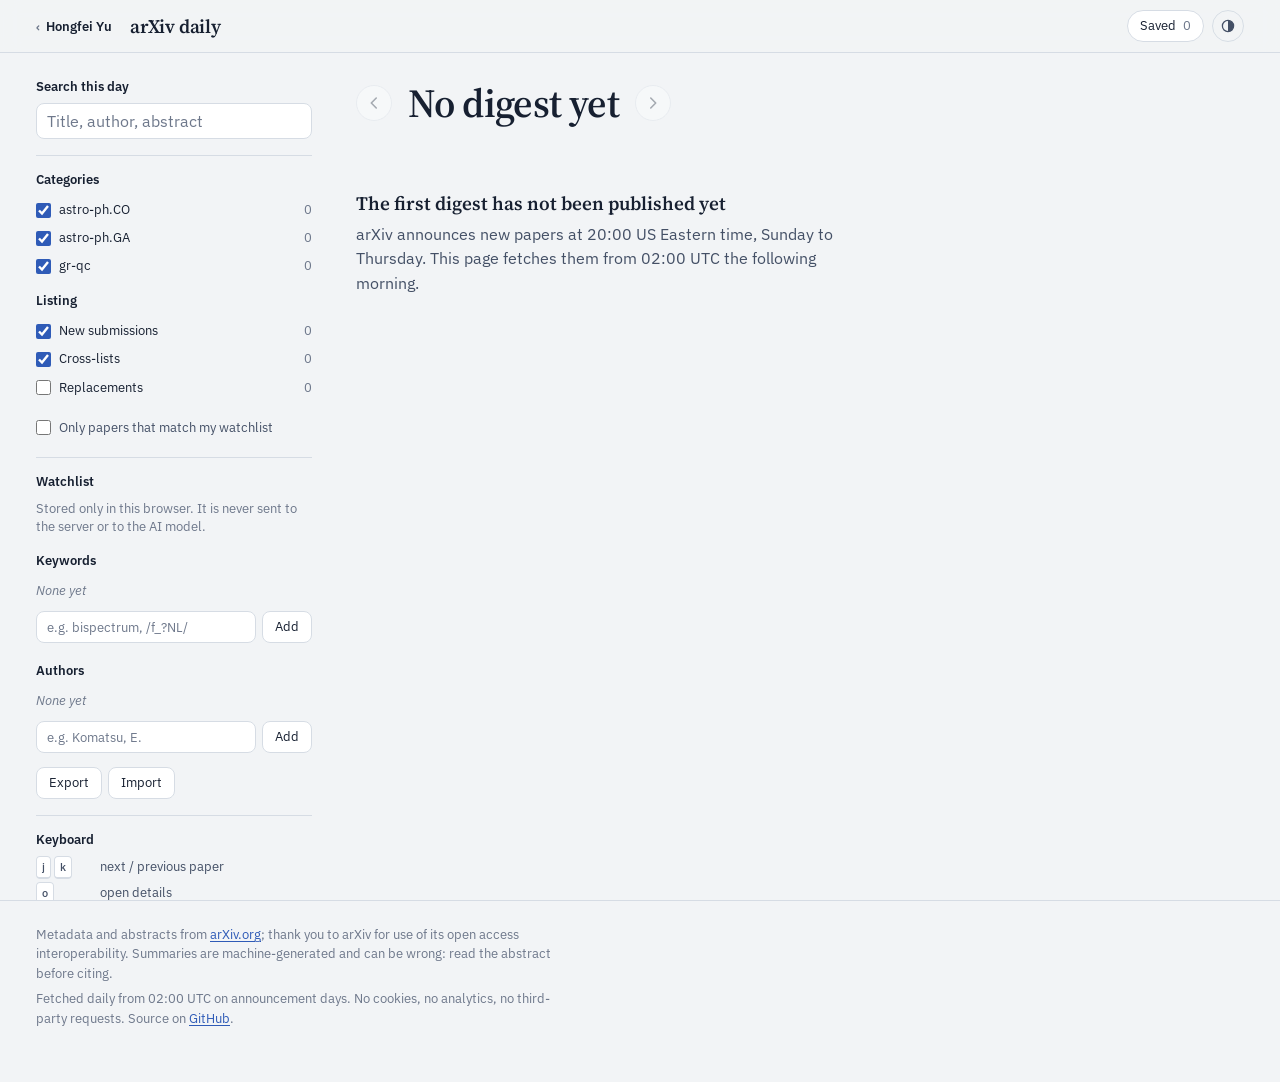
==== index.html @ 578110a3 "arXiv daily: fetch pipeline, AI summaries, private watchlist reader Co-Authored-By: Claude Opus 5.5 " ====
<!doctype html>
<html lang="en">
<head>
  <meta charset="utf-8">
  <meta name="viewport" content="width=device-width, initial-scale=1">
  <title>arXiv Daily Digest</title>
  <meta name="description" content="Daily astro-ph.CO, astro-ph.GA and gr-qc announcements with AI summaries and a private watchlist. Maintained by Hongfei Yu.">
  <!-- Privacy: everything is served from this site. No analytics, no third-party fonts or scripts,
       and outbound links to arXiv carry no referrer. -->
  <meta http-equiv="Content-Security-Policy" content="default-src 'self'; script-src 'self'; style-src 'self' 'unsafe-inline'; font-src 'self'; img-src 'self' data:; connect-src 'self'; base-uri 'none'; form-action 'none'; object-src 'none'">
  <meta name="referrer" content="no-referrer">
  <link rel="icon" href="assets/icon.svg" type="image/svg+xml">
  <link rel="stylesheet" href="assets/fonts.css">
  <link rel="stylesheet" href="assets/vendor/katex/katex.min.css">
  <link rel="stylesheet" href="assets/app.css">
  <script src="assets/theme.js"></script>
</head>
<body>
  <a class="skip" href="#papers">Skip to papers</a>

  <header class="bar">
    <div class="bar-inner">
      <a class="home" href="/">Hongfei Yu</a>
      <span class="brand">arXiv daily</span>
      <div class="bar-actions">
        <button class="bar-btn" type="button" id="saved-btn" aria-pressed="false">Saved <span id="saved-count">0</span></button>
        <button class="theme" type="button" id="theme-toggle" aria-label="Switch colour theme">
          <svg viewBox="0 0 20 20" aria-hidden="true"><circle cx="10" cy="10" r="7" fill="none" stroke="currentColor" stroke-width="1.6"/><path d="M10 3a7 7 0 0 1 0 14z" fill="currentColor"/></svg>
        </button>
      </div>
    </div>
  </header>

  <div class="layout">
    <aside class="side" id="side" aria-label="Filters and watchlist">
      <button class="side-toggle" type="button" id="side-toggle" aria-expanded="false" aria-controls="side-body">Filters and watchlist</button>
      <div class="side-body" id="side-body">
        <section class="panel">
          <label class="field">
            <span class="field-label">Search this day</span>
            <input type="search" id="search" placeholder="Title, author, abstract" autocomplete="off">
          </label>
        </section>

        <section class="panel">
          <h2 class="panel-h">Categories</h2>
          <div class="checks" id="cat-filters"></div>
          <h2 class="panel-h">Listing</h2>
          <div class="checks" id="kind-filters"></div>
          <label class="check only">
            <input type="checkbox" id="only-matches"><span>Only papers that match my watchlist</span>
          </label>
        </section>

        <section class="panel watch">
          <h2 class="panel-h">Watchlist</h2>
          <p class="hint">Stored only in this browser. It is never sent to the server or to the AI model.</p>
          <div class="watch-group">
            <span class="field-label">Keywords</span>
            <ul class="chips" id="kw-list"></ul>
            <form class="add" id="kw-form" autocomplete="off">
              <input id="kw-input" placeholder="e.g. bispectrum, /f_?NL/" aria-label="Add a keyword">
              <button type="submit">Add</button>
            </form>
          </div>
          <div class="watch-group">
            <span class="field-label">Authors</span>
            <ul class="chips" id="au-list"></ul>
            <form class="add" id="au-form" autocomplete="off">
              <input id="au-input" placeholder="e.g. Komatsu, E." aria-label="Add an author">
              <button type="submit">Add</button>
            </form>
          </div>
          <div class="watch-io">
            <button type="button" id="export-btn">Export</button>
            <button type="button" id="import-btn">Import</button>
            <input type="file" id="import-file" accept="application/json" hidden>
          </div>
        </section>

        <section class="panel keys">
          <h2 class="panel-h">Keyboard</h2>
          <dl>
            <div><dt><kbd>j</kbd> <kbd>k</kbd></dt><dd>next / previous paper</dd></div>
            <div><dt><kbd>o</kbd></dt><dd>open details</dd></div>
            <div><dt><kbd>s</kbd></dt><dd>save</dd></div>
            <div><dt><kbd>[</kbd> <kbd>]</kbd></dt><dd>previous / next day</dd></div>
            <div><dt><kbd>/</kbd></dt><dd>search</dd></div>
          </dl>
        </section>
      </div>
    </aside>

    <main class="main" id="papers" tabindex="-1">
      <header class="day-head" id="day-head">
        <div class="day-nav">
          <button class="nav-btn" type="button" id="prev-day" aria-label="Previous day">
            <svg viewBox="0 0 20 20" aria-hidden="true"><path d="M12.5 4.5 7 10l5.5 5.5" fill="none" stroke="currentColor" stroke-width="1.8" stroke-linecap="round" stroke-linejoin="round"/></svg>
          </button>
          <h1 id="day-title">Loading</h1>
          <button class="nav-btn" type="button" id="next-day" aria-label="Next day">
            <svg viewBox="0 0 20 20" aria-hidden="true"><path d="M7.5 4.5 13 10l-5.5 5.5" fill="none" stroke="currentColor" stroke-width="1.8" stroke-linecap="round" stroke-linejoin="round"/></svg>
          </button>
          <label class="day-pick">
            <span class="sr">Choose a day</span>
            <select id="day-select"></select>
          </label>
        </div>
        <p class="day-meta" id="day-meta"></p>
      </header>

      <div id="content"><p class="empty">Loading the latest announcement…</p></div>
    </main>
  </div>

  <footer class="foot">
    <p>Metadata and abstracts from <a href="https://arxiv.org/" rel="noreferrer">arXiv.org</a>; thank you to arXiv for use of its open access interoperability. Summaries are machine-generated and can be wrong: read the abstract before citing.</p>
    <p>Fetched daily from 02:00 UTC on announcement days. No cookies, no analytics, no third-party requests. Source on <a href="https://github.com/phiyu/arxiv-daily" rel="noreferrer">GitHub</a>.</p>
  </footer>

  <div class="toast" id="toast" role="status" aria-live="polite"></div>
  <script src="assets/vendor/katex/katex.min.js"></script>
  <script src="assets/app.js"></script>
</body>
</html>
---- assets/fonts.css ----
/* Self-hosted fonts (SIL Open Font License 1.1, see fonts/OFL-*.txt). No third-party requests. */
@font-face {
  font-family: 'Source Serif 4';
  font-style: normal;
  font-display: swap;
  font-weight: 200 900;
  src: url(fonts/source-serif-4-latin-ext-opsz-normal.woff2) format('woff2');
  unicode-range: U+0100-02BA,U+02BD-02C5,U+02C7-02CC,U+02CE-02D7,U+02DD-02FF,U+0304,U+0308,U+0329,U+1D00-1DBF,U+1E00-1E9F,U+1EF2-1EFF,U+2020,U+20A0-20AB,U+20AD-20C0,U+2113,U+2C60-2C7F,U+A720-A7FF;
}
@font-face {
  font-family: 'Source Serif 4';
  font-style: normal;
  font-display: swap;
  font-weight: 200 900;
  src: url(fonts/source-serif-4-latin-opsz-normal.woff2) format('woff2');
  unicode-range: U+0000-00FF,U+0131,U+0152-0153,U+02BB-02BC,U+02C6,U+02DA,U+02DC,U+0304,U+0308,U+0329,U+2000-206F,U+20AC,U+2122,U+2191,U+2193,U+2212,U+2215,U+FEFF,U+FFFD;
}
@font-face {
  font-family: 'Source Serif 4';
  font-style: italic;
  font-display: swap;
  font-weight: 200 900;
  src: url(fonts/source-serif-4-latin-ext-opsz-italic.woff2) format('woff2');
  unicode-range: U+0100-02BA,U+02BD-02C5,U+02C7-02CC,U+02CE-02D7,U+02DD-02FF,U+0304,U+0308,U+0329,U+1D00-1DBF,U+1E00-1E9F,U+1EF2-1EFF,U+2020,U+20A0-20AB,U+20AD-20C0,U+2113,U+2C60-2C7F,U+A720-A7FF;
}
@font-face {
  font-family: 'Source Serif 4';
  font-style: italic;
  font-display: swap;
  font-weight: 200 900;
  src: url(fonts/source-serif-4-latin-opsz-italic.woff2) format('woff2');
  unicode-range: U+0000-00FF,U+0131,U+0152-0153,U+02BB-02BC,U+02C6,U+02DA,U+02DC,U+0304,U+0308,U+0329,U+2000-206F,U+20AC,U+2122,U+2191,U+2193,U+2212,U+2215,U+FEFF,U+FFFD;
}
@font-face {
  font-family: 'IBM Plex Sans';
  font-style: normal;
  font-display: swap;
  font-weight: 400;
  src: url(fonts/ibm-plex-sans-latin-400-normal.woff2) format('woff2');
}
@font-face {
  font-family: 'IBM Plex Sans';
  font-style: normal;
  font-display: swap;
  font-weight: 400;
  src: url(fonts/ibm-plex-sans-latin-ext-400-normal.woff2) format('woff2');
}
@font-face {
  font-family: 'IBM Plex Sans';
  font-style: normal;
  font-display: swap;
  font-weight: 500;
  src: url(fonts/ibm-plex-sans-latin-500-normal.woff2) format('woff2');
}
@font-face {
  font-family: 'IBM Plex Sans';
  font-style: normal;
  font-display: swap;
  font-weight: 500;
  src: url(fonts/ibm-plex-sans-latin-ext-500-normal.woff2) format('woff2');
}
@font-face {
  font-family: 'IBM Plex Sans';
  font-style: normal;
  font-display: swap;
  font-weight: 600;
  src: url(fonts/ibm-plex-sans-latin-600-normal.woff2) format('woff2');
}
@font-face {
  font-family: 'IBM Plex Sans';
  font-style: normal;
  font-display: swap;
  font-weight: 600;
  src: url(fonts/ibm-plex-sans-latin-ext-600-normal.woff2) format('woff2');
}
@font-face {
  font-family: 'IBM Plex Sans';
  font-style: italic;
  font-display: swap;
  font-weight: 400;
  src: url(fonts/ibm-plex-sans-latin-400-italic.woff2) format('woff2');
}
---- assets/app.css ----
/* arXiv daily: shares its tokens with the living-review pages on the same site */
:root {
  color-scheme: light;
  --paper: #F2F4F6; --surface: #FFFFFF; --sunk: #E8ECF0;
  --ink: #172031; --ink-2: #445066; --muted: #6E788B; --rule: #D6DCE4;
  --cool: #2F5BB7; --warm: #B5313F; --focus: #2F5BB7;
  --hit: rgba(47, 91, 183, .14);
  --mark: #FFE9A8; --mark-ink: #3B2F00;
  --shadow: 0 1px 0 rgba(23,32,49,.04), 0 10px 28px -14px rgba(23,32,49,.22);
  --serif: "Source Serif 4", Georgia, "Times New Roman", serif;
  --sans: "IBM Plex Sans", system-ui, -apple-system, "Segoe UI", "PingFang SC", "Microsoft YaHei", sans-serif;
  --s-1: .8125rem; --s0: 1rem; --s1: 1.1875rem; --s2: 1.5rem; --s3: 2rem;
  --gutter: clamp(16px, 3.5vw, 36px);
  --ease: cubic-bezier(.2,.7,.1,1);
}
@media (prefers-color-scheme: dark) {
  :root:not([data-theme="light"]) {
    color-scheme: dark;
    --paper: #0F141C; --surface: #161D28; --sunk: #1C2533;
    --ink: #E6EAF0; --ink-2: #B4BDCC; --muted: #8590A3; --rule: #2A3443;
    --cool: #7FA2EC; --warm: #E57B86; --focus: #7FA2EC;
    --hit: rgba(127, 162, 236, .16); --mark: #5A4A12; --mark-ink: #FFF3C4;
    --shadow: 0 1px 0 rgba(0,0,0,.3), 0 14px 36px -14px rgba(0,0,0,.6);
  }
}
:root[data-theme="dark"] {
  color-scheme: dark;
  --paper: #0F141C; --surface: #161D28; --sunk: #1C2533;
  --ink: #E6EAF0; --ink-2: #B4BDCC; --muted: #8590A3; --rule: #2A3443;
  --cool: #7FA2EC; --warm: #E57B86; --focus: #7FA2EC;
  --hit: rgba(127, 162, 236, .16); --mark: #5A4A12; --mark-ink: #FFF3C4;
  --shadow: 0 1px 0 rgba(0,0,0,.3), 0 14px 36px -14px rgba(0,0,0,.6);
}

*, *::before, *::after { box-sizing: border-box; }
html { scroll-padding-top: 76px; }
body { margin: 0; background: var(--paper); color: var(--ink); font: 400 var(--s0)/1.55 var(--sans); -webkit-font-smoothing: antialiased; }
a { color: var(--cool); text-underline-offset: .18em; text-decoration-thickness: 1px; }
a:hover { text-decoration-thickness: 2px; }
button, input, select { font: inherit; color: inherit; }
:focus-visible { outline: 2px solid var(--focus); outline-offset: 2px; border-radius: 4px; }
.skip { position: absolute; left: -999px; top: 8px; z-index: 100; background: var(--surface); padding: 8px 12px; }
.skip:focus { left: 8px; }
.sr { position: absolute; width: 1px; height: 1px; overflow: hidden; clip: rect(0 0 0 0); white-space: nowrap; }
kbd { font: 500 11px/1 var(--sans); padding: 3px 5px; border: 1px solid var(--rule); border-bottom-width: 2px; border-radius: 4px; background: var(--surface); color: var(--ink-2); }

/* ---------- bar ---------- */
.bar { position: sticky; top: 0; z-index: 30; background: color-mix(in srgb, var(--paper) 90%, transparent); backdrop-filter: blur(10px); border-bottom: 1px solid var(--rule); }
.bar-inner { max-width: 1320px; margin: 0 auto; padding: 10px var(--gutter); display: flex; align-items: center; gap: 18px; }
.home { font: 600 var(--s-1)/1 var(--sans); color: var(--ink); text-decoration: none; }
.home::before { content: "‹"; margin-right: 6px; color: var(--muted); }
.brand { font: 600 var(--s1)/1 var(--serif); letter-spacing: -.01em; }
.bar-actions { margin-left: auto; display: flex; gap: 8px; align-items: center; }
.bar-btn { height: 32px; padding: 0 12px; border-radius: 16px; border: 1px solid var(--rule); background: var(--surface); cursor: pointer; font-size: var(--s-1); }
.bar-btn span { color: var(--muted); margin-left: 4px; }
.bar-btn[aria-pressed="true"] { background: var(--ink); color: var(--paper); border-color: var(--ink); }
.bar-btn[aria-pressed="true"] span { color: inherit; opacity: .7; }
.theme { width: 32px; height: 32px; display: grid; place-items: center; border-radius: 50%; border: 1px solid var(--rule); background: none; cursor: pointer; color: var(--ink-2); }
.theme svg { width: 16px; height: 16px; }

/* ---------- layout ---------- */
.layout { max-width: 1320px; margin: 0 auto; padding: 0 var(--gutter); display: grid; grid-template-columns: 17.5rem minmax(0, 1fr); gap: 40px; }
.side { position: sticky; top: 53px; align-self: start; max-height: calc(100vh - 53px); overflow: auto; padding: 24px 4px 32px 0; scrollbar-width: thin; }
.side-toggle { display: none; }
.panel { padding: 16px 0; border-bottom: 1px solid var(--rule); }
.panel:first-child { padding-top: 0; }
.panel-h { font: 600 var(--s-1)/1.3 var(--sans); margin: 0 0 8px; color: var(--ink); }
.panel-h + .checks { margin-bottom: 14px; }
.field { display: grid; gap: 6px; }
.field-label { font-size: var(--s-1); font-weight: 600; }
input[type="search"], .add input, select {
  width: 100%; height: 36px; padding: 0 10px; border-radius: 8px; border: 1px solid var(--rule); background: var(--surface);
}
input::placeholder { color: var(--muted); }
.checks { display: grid; gap: 2px; }
.check { display: flex; align-items: center; gap: 8px; font-size: var(--s-1); padding: 3px 0; cursor: pointer; }
.check input { width: 15px; height: 15px; accent-color: var(--cool); margin: 0; }
.check .n { margin-left: auto; color: var(--muted); font-variant-numeric: tabular-nums; }
.check.only { margin-top: 4px; color: var(--ink-2); }
.hint { font-size: 12.5px; color: var(--muted); margin: 0 0 12px; line-height: 1.45; }
.watch-group { margin-bottom: 14px; }
.chips { list-style: none; margin: 6px 0 8px; padding: 0; display: flex; flex-wrap: wrap; gap: 6px; }
.chips li { display: inline-flex; align-items: center; gap: 4px; padding: 3px 4px 3px 10px; border-radius: 14px; background: var(--hit); font-size: 12.5px; }
.chips li button { width: 20px; height: 20px; border: 0; border-radius: 50%; background: none; cursor: pointer; color: var(--ink-2); display: grid; place-items: center; padding: 0; }
.chips li button:hover { background: color-mix(in srgb, var(--ink) 12%, transparent); }
.chips .none { background: none; padding-left: 0; color: var(--muted); font-style: italic; }
.add { display: flex; gap: 6px; }
.add input { height: 32px; font-size: var(--s-1); }
.add button, .watch-io button { height: 32px; padding: 0 12px; border-radius: 8px; border: 1px solid var(--rule); background: var(--surface); cursor: pointer; font-size: var(--s-1); }
.add button:hover, .watch-io button:hover { border-color: var(--ink-2); }
.watch-io { display: flex; gap: 6px; }
.keys dl { margin: 0; display: grid; gap: 6px; font-size: 12.5px; color: var(--ink-2); }
.keys dl div { display: flex; gap: 10px; align-items: center; }
.keys dt { min-width: 3.4rem; }
.keys dd { margin: 0; }

/* ---------- day header ---------- */
.main { padding: 28px 0 64px; min-width: 0; }
.main:focus { outline: none; }
.day-head { margin-bottom: 26px; }
.day-nav { display: flex; align-items: center; gap: 10px; flex-wrap: wrap; }
.day-nav h1 { font: 600 clamp(1.7rem, 3.4vw, 2.5rem)/1.1 var(--serif); letter-spacing: -.015em; margin: 0 6px; }
.nav-btn { width: 36px; height: 36px; border-radius: 50%; border: 1px solid var(--rule); background: var(--surface); display: grid; place-items: center; cursor: pointer; color: var(--ink); }
.nav-btn svg { width: 18px; height: 18px; }
.nav-btn:disabled { opacity: .35; cursor: default; }
.day-pick { margin-left: auto; }
.day-pick select { width: auto; height: 34px; font-size: var(--s-1); color: var(--ink-2); }
.day-meta { margin: 10px 0 0; color: var(--ink-2); font-size: var(--s-1); max-width: 70ch; }

/* ---------- sections and cards ---------- */
.group { margin-top: 34px; }
.group:first-child { margin-top: 0; }
.group-h { display: flex; align-items: baseline; gap: 10px; margin: 0 0 4px; padding-bottom: 8px; border-bottom: 1px solid var(--ink); font: 600 var(--s1)/1.2 var(--serif); }
.group-h .n { font: 400 var(--s-1)/1 var(--sans); color: var(--muted); }
.group.foryou .group-h { border-bottom-color: var(--cool); }
.group-note { font-size: var(--s-1); color: var(--ink-2); margin: 6px 0 4px; }
.cards { list-style: none; margin: 0; padding: 0; }
.card { position: relative; display: grid; grid-template-columns: 2.6rem minmax(0, 1fr); gap: 0 10px; padding: 18px 0; border-bottom: 1px solid var(--rule); content-visibility: auto; contain-intrinsic-size: auto 160px; scroll-margin-top: 70px; }
.card.cur::before { content: ""; position: absolute; left: -14px; top: 18px; bottom: 18px; width: 3px; border-radius: 2px; background: var(--cool); }
.num { font: 500 12px/1.9 var(--sans); color: var(--muted); font-variant-numeric: tabular-nums; }
.card-top { display: flex; flex-wrap: wrap; align-items: center; gap: 6px 10px; font-size: 12.5px; color: var(--muted); margin-bottom: 4px; }
.card-top .id { color: var(--ink-2); font-weight: 500; text-decoration: none; }
.card-top .id:hover { text-decoration: underline; }
.cat { padding: 1px 7px; border-radius: 10px; border: 1px solid var(--rule); color: var(--ink-2); }
.cat.primary { border-color: var(--ink-2); color: var(--ink); }
.why { display: inline-flex; gap: 4px; flex-wrap: wrap; }
.why span { padding: 1px 8px; border-radius: 10px; background: var(--hit); color: var(--ink); }
.save { margin-left: auto; border: 0; background: none; cursor: pointer; color: var(--muted); padding: 2px 6px; border-radius: 6px; display: inline-flex; align-items: center; gap: 4px; font-size: 12.5px; }
.save svg { width: 15px; height: 15px; }
.save:hover { color: var(--ink); background: var(--sunk); }
.save[aria-pressed="true"] { color: var(--warm); }
.save[aria-pressed="true"] svg path { fill: currentColor; }
.title { font: 600 1.14rem/1.32 var(--serif); margin: 0 0 6px; letter-spacing: -.003em; text-wrap: pretty; }
.title a { color: var(--ink); text-decoration: none; }
.title a:hover { text-decoration: underline; text-decoration-color: var(--rule); }
.authors { font-size: var(--s-1); color: var(--ink-2); margin: 0 0 10px; }
.authors .me { color: var(--ink); font-weight: 600; background: var(--hit); border-radius: 4px; padding: 0 3px; }
.authors .more { border: 0; background: none; padding: 0; color: var(--cool); cursor: pointer; font-size: inherit; }
.tldr { font: 400 1.0rem/1.55 var(--serif); margin: 0; max-width: 72ch; }
.tldr.missing { font-family: var(--sans); font-size: var(--s-1); color: var(--muted); }
.card-actions { display: flex; flex-wrap: wrap; align-items: center; gap: 4px 16px; margin-top: 10px; font-size: 12.5px; }
.more-btn { border: 0; background: none; padding: 0; color: var(--cool); cursor: pointer; font-size: 12.5px; display: inline-flex; align-items: center; gap: 4px; }
.more-btn svg { width: 12px; height: 12px; transition: transform .2s var(--ease); }
.more-btn[aria-expanded="true"] svg { transform: rotate(90deg); }
.card-actions a { color: var(--ink-2); }
.comments { color: var(--muted); }
.detail { margin-top: 12px; padding: 14px 16px; border-radius: 10px; background: var(--surface); border: 1px solid var(--rule); max-width: 78ch; }
.detail[hidden] { display: none; }
.detail dl { margin: 0 0 12px; display: grid; grid-template-columns: 6.5rem minmax(0, 1fr); gap: 8px 14px; }
.detail dt { font-size: 12.5px; color: var(--muted); padding-top: 2px; }
.detail dd { margin: 0; font: 400 .97rem/1.55 var(--serif); }
.detail .abs { font: 400 .95rem/1.6 var(--serif); color: var(--ink-2); margin: 0; }
.detail .abs-h { font-size: 12.5px; color: var(--muted); margin: 0 0 4px; }
.tags { display: flex; flex-wrap: wrap; gap: 6px; margin: 0 0 12px; }
.tags button { font-size: 12px; padding: 2px 9px; border-radius: 10px; border: 1px dashed var(--rule); background: none; cursor: pointer; color: var(--ink-2); }
.tags button:hover { border-style: solid; border-color: var(--cool); color: var(--ink); }
.ai-note { font-size: 11.5px; color: var(--muted); margin: 10px 0 0; }
mark { background: var(--mark); color: var(--mark-ink); border-radius: 2px; padding: 0 1px; }
.katex { font-size: 1.04em; }

.empty { padding: 40px 0; color: var(--ink-2); max-width: 60ch; }
.empty strong { display: block; font: 600 var(--s1)/1.3 var(--serif); color: var(--ink); margin-bottom: 6px; }
.saved-tools { display: flex; gap: 8px; margin: 10px 0 0; }
.saved-tools button { height: 32px; padding: 0 12px; border-radius: 8px; border: 1px solid var(--rule); background: var(--surface); cursor: pointer; font-size: var(--s-1); }

.foot { max-width: 1320px; margin: 0 auto; padding: 24px var(--gutter) 48px; border-top: 1px solid var(--rule); font-size: 12.5px; color: var(--muted); }
.foot p { margin: 0 0 6px; max-width: 90ch; }
.toast { position: fixed; left: 50%; bottom: 24px; transform: translate(-50%, 16px); opacity: 0; background: var(--ink); color: var(--paper); padding: 8px 16px; border-radius: 18px; font-size: var(--s-1); transition: .25s var(--ease); pointer-events: none; z-index: 60; }
.toast.on { opacity: 1; transform: translate(-50%, 0); }

/* ---------- small screens ---------- */
@media (max-width: 900px) {
  .layout { grid-template-columns: minmax(0, 1fr); gap: 0; }
  .side { position: static; max-height: none; overflow: visible; padding: 14px 0 0; }
  .side-toggle { display: flex; width: 100%; justify-content: space-between; align-items: center; height: 40px; padding: 0 14px; border-radius: 10px; border: 1px solid var(--rule); background: var(--surface); cursor: pointer; font-size: var(--s-1); font-weight: 600; }
  .side-toggle::after { content: "+"; font-size: 18px; color: var(--muted); }
  .side-toggle[aria-expanded="true"]::after { content: "−"; }
  .side-body { display: none; padding-top: 6px; }
  .side-toggle[aria-expanded="true"] + .side-body { display: block; }
  .keys { display: none; }
  .main { padding-top: 18px; }
  .card { grid-template-columns: minmax(0, 1fr); }
  .num { display: none; }
  .card.cur::before { left: -8px; }
  .day-nav h1 { order: -1; flex-basis: 100%; margin: 0 0 6px; font-size: 1.65rem; }
  .day-pick { margin-left: 0; flex: 1; min-width: 0; }
  .day-pick select { width: 100%; }
  .detail dl { grid-template-columns: minmax(0, 1fr); gap: 2px; }
  .detail dd { margin-bottom: 8px; }
}
@media (max-width: 520px) { .home { display: none; } }
@media (prefers-reduced-motion: reduce) { *, *::before, *::after { transition-duration: .001ms !important; animation-duration: .001ms !important; } }
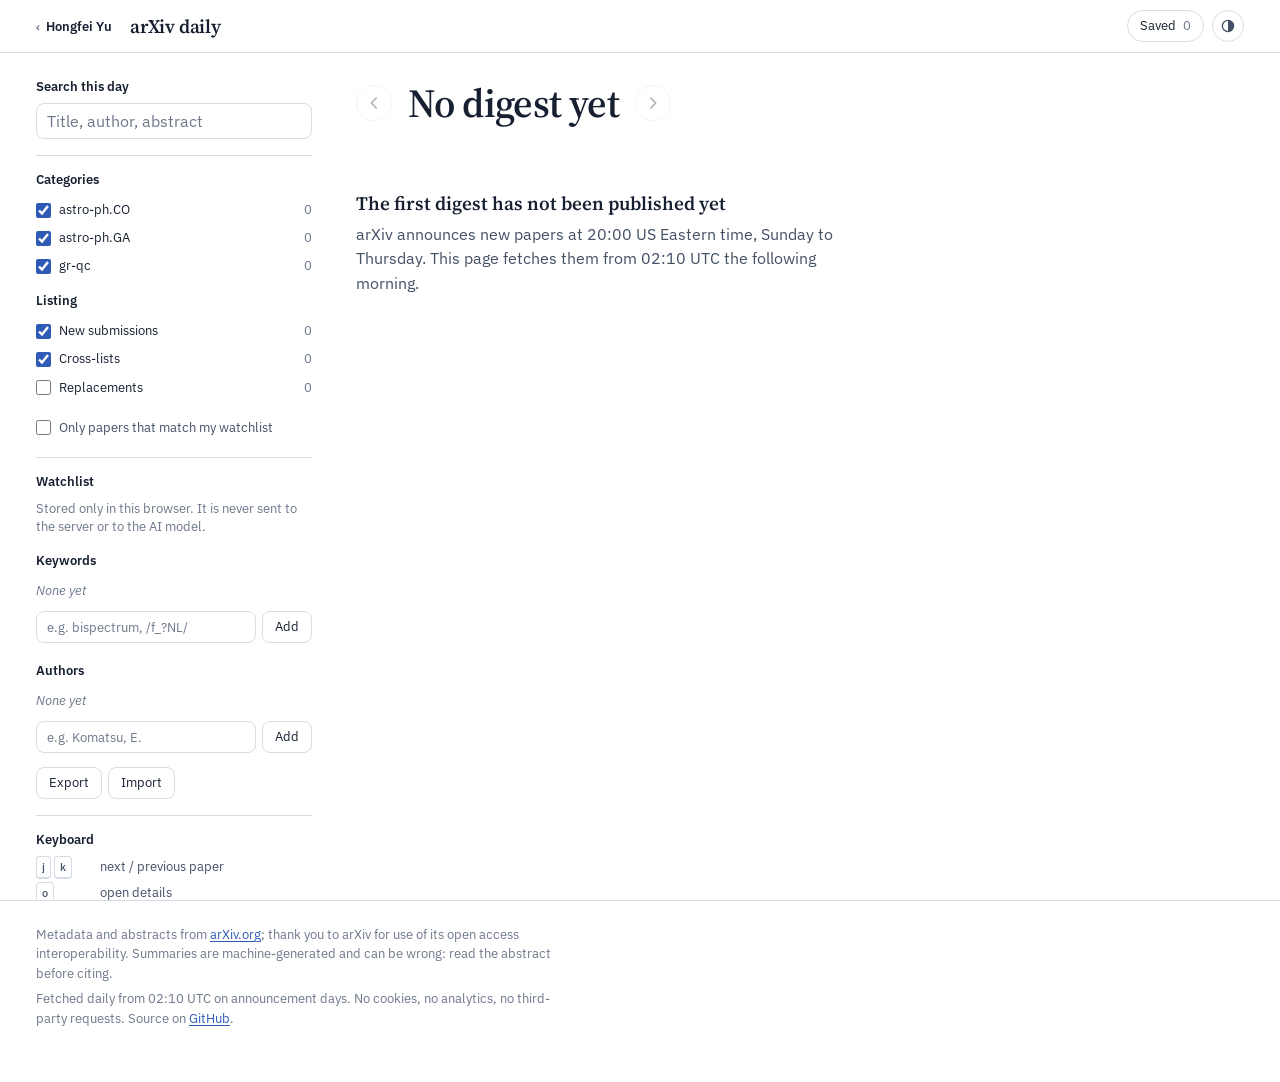
==== commit c6200ea0: "First run at 02:10 UTC; plain white page background Co-Authored-By: Claude Opus 5.5 <noreply@anthrop" ====
--- a/index.html
+++ b/index.html
@@ -115,7 +115,7 @@
 
   <footer class="foot">
     <p>Metadata and abstracts from <a href="https://arxiv.org/" rel="noreferrer">arXiv.org</a>; thank you to arXiv for use of its open access interoperability. Summaries are machine-generated and can be wrong: read the abstract before citing.</p>
-    <p>Fetched daily from 02:00 UTC on announcement days. No cookies, no analytics, no third-party requests. Source on <a href="https://github.com/phiyu/arxiv-daily" rel="noreferrer">GitHub</a>.</p>
+    <p>Fetched daily from 02:10 UTC on announcement days. No cookies, no analytics, no third-party requests. Source on <a href="https://github.com/phiyu/arxiv-daily" rel="noreferrer">GitHub</a>.</p>
   </footer>
 
   <div class="toast" id="toast" role="status" aria-live="polite"></div>
--- a/assets/app.css
+++ b/assets/app.css
@@ -1,7 +1,7 @@
 /* arXiv daily: shares its tokens with the living-review pages on the same site */
 :root {
   color-scheme: light;
-  --paper: #F2F4F6; --surface: #FFFFFF; --sunk: #E8ECF0;
+  --paper: #FFFFFF; --surface: #FFFFFF; --sunk: #F1F3F5;
   --ink: #172031; --ink-2: #445066; --muted: #6E788B; --rule: #D6DCE4;
   --cool: #2F5BB7; --warm: #B5313F; --focus: #2F5BB7;
   --hit: rgba(47, 91, 183, .14);
@@ -144,7 +144,7 @@
 .more-btn[aria-expanded="true"] svg { transform: rotate(90deg); }
 .card-actions a { color: var(--ink-2); }
 .comments { color: var(--muted); }
-.detail { margin-top: 12px; padding: 14px 16px; border-radius: 10px; background: var(--surface); border: 1px solid var(--rule); max-width: 78ch; }
+.detail { margin-top: 12px; padding: 14px 16px; border-radius: 10px; background: var(--sunk); border: 1px solid var(--rule); max-width: 78ch; }
 .detail[hidden] { display: none; }
 .detail dl { margin: 0 0 12px; display: grid; grid-template-columns: 6.5rem minmax(0, 1fr); gap: 8px 14px; }
 .detail dt { font-size: 12.5px; color: var(--muted); padding-top: 2px; }
